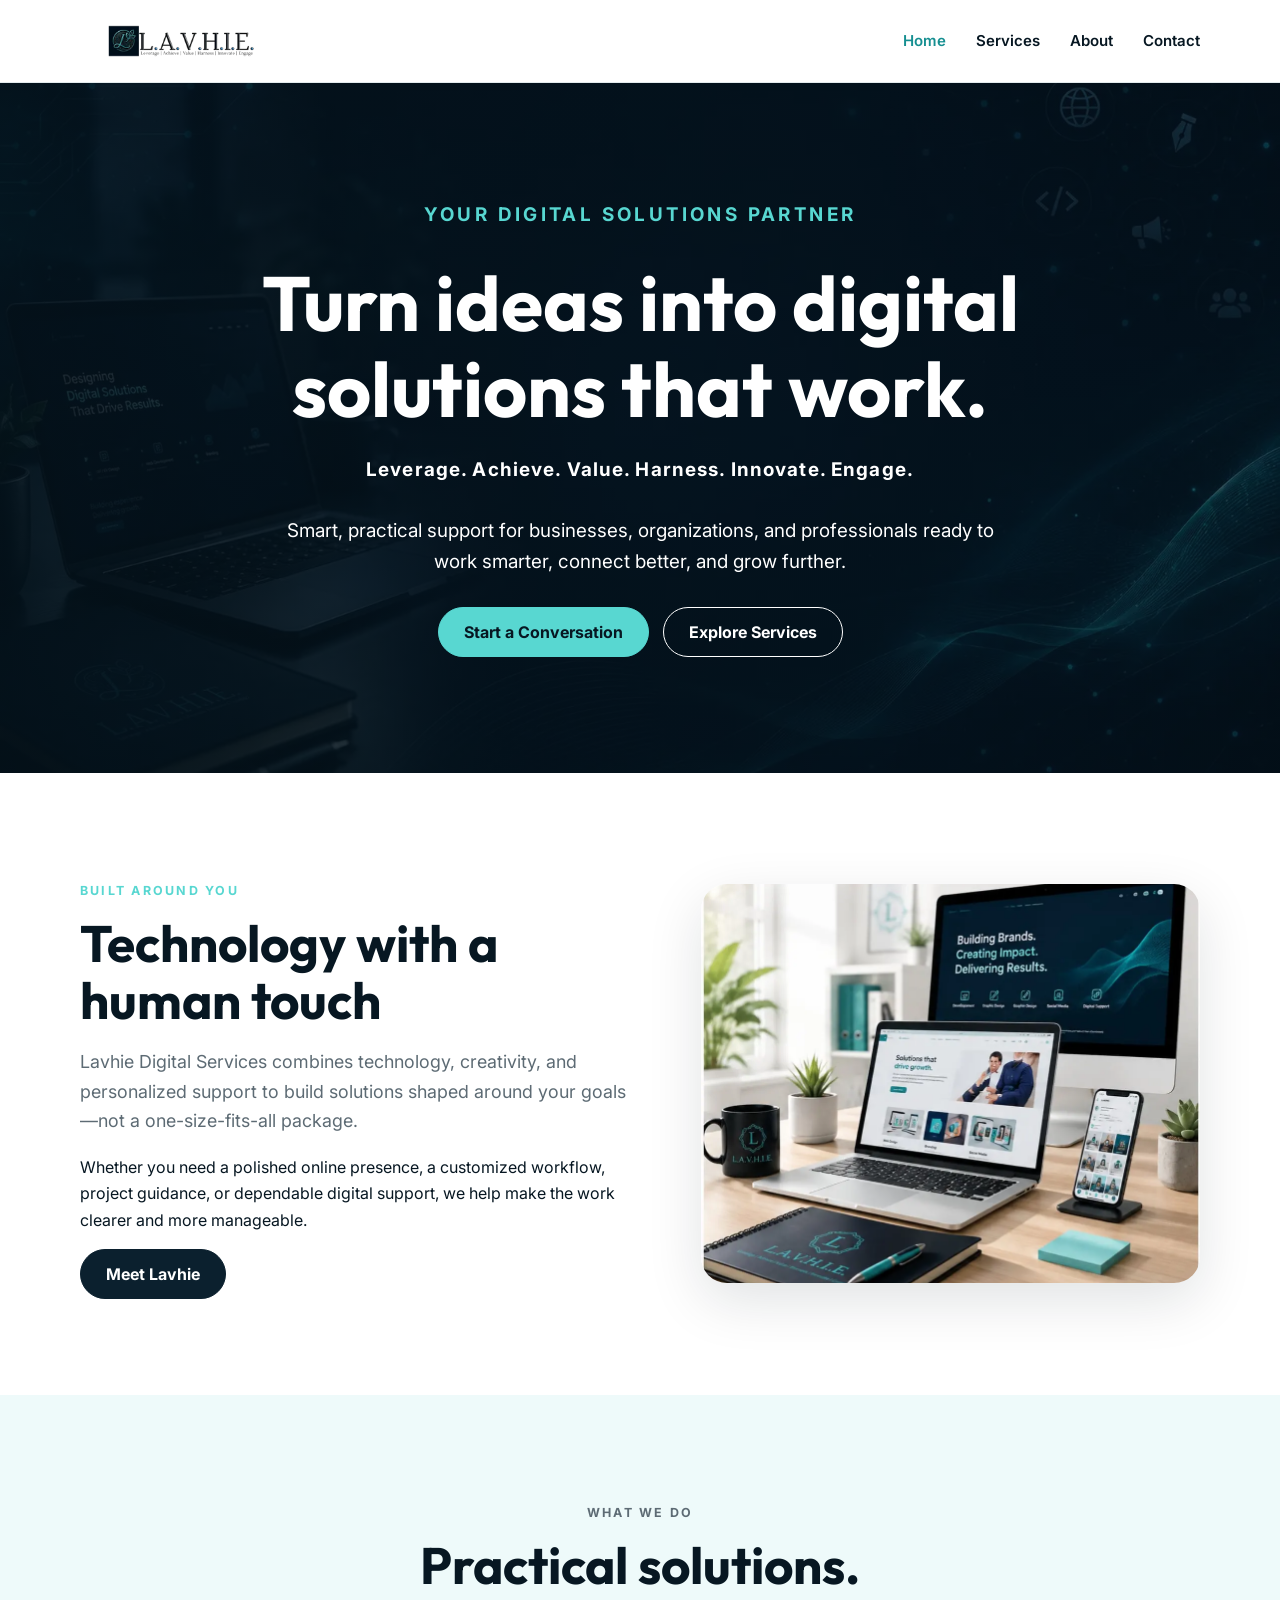
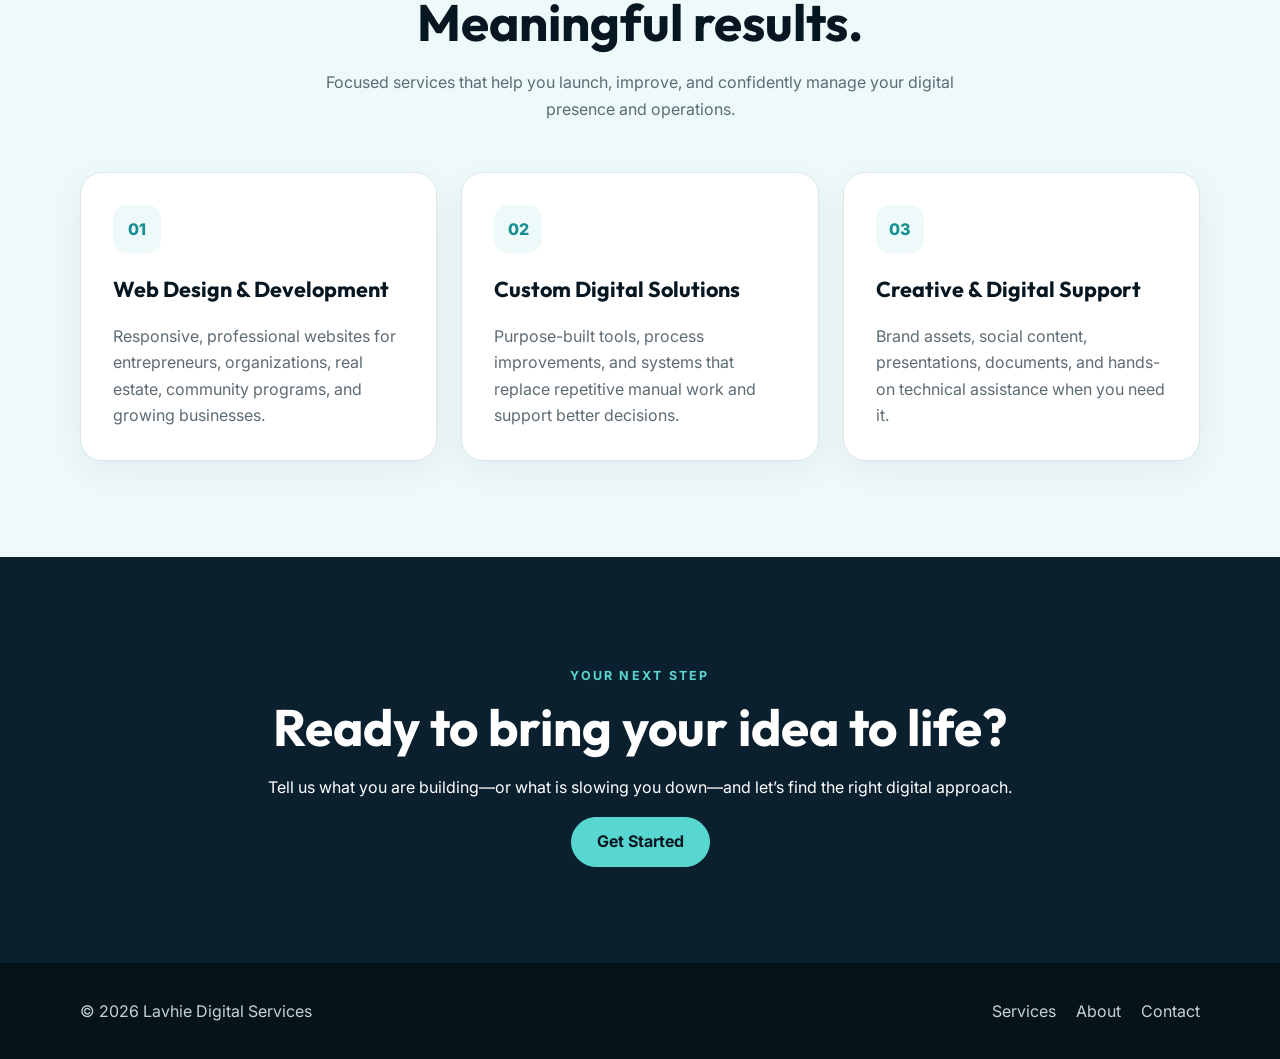
==== index.html @ f2f4be02 "Build initial Lavhie Digital staging website" ====
<!doctype html><html lang="en"><head><meta charset="utf-8"><meta name="viewport" content="width=device-width,initial-scale=1"><meta name="description" content="Lavhie Digital Services creates practical websites, digital systems, creative assets, and personalized technology solutions."><title>Lavhie Digital Services</title><link rel="preconnect" href="https://fonts.googleapis.com"><link rel="preconnect" href="https://fonts.gstatic.com" crossorigin><link href="https://fonts.googleapis.com/css2?family=Inter:wght@400;500;600;700&family=Outfit:wght@500;600;700&display=swap" rel="stylesheet"><link rel="stylesheet" href="assets/css/style.css"></head><body>
<header class="site-header"><nav class="nav container"><a class="brand" href="index.html"><img src="assets/images/logo.webp" alt="Lavhie Digital Services"></a><button class="menu" aria-label="Open navigation" aria-expanded="false">☰</button><div class="nav-links"><a class="active" href="index.html">Home</a><a href="services.html">Services</a><a href="about.html">About</a><a href="contact.html">Contact</a></div></nav></header>
<main><section class="hero"><div class="hero-inner container"><p class="eyebrow">Your digital solutions partner</p><h1>Turn ideas into digital solutions that work.</h1><p class="tagline">Leverage. Achieve. Value. Harness. Innovate. Engage.</p><p>Smart, practical support for businesses, organizations, and professionals ready to work smarter, connect better, and grow further.</p><div class="actions"><a class="btn" href="contact.html">Start a Conversation</a><a class="btn btn-outline" href="services.html">Explore Services</a></div></div></section>
<section class="section"><div class="container split"><div><p class="eyebrow">Built around you</p><h2>Technology with a human touch</h2><p class="lead">Lavhie Digital Services combines technology, creativity, and personalized support to build solutions shaped around your goals—not a one-size-fits-all package.</p><p>Whether you need a polished online presence, a customized workflow, project guidance, or dependable digital support, we help make the work clearer and more manageable.</p><a class="btn btn-dark" href="about.html">Meet Lavhie</a></div><img src="assets/images/digital-solutions.webp" alt="Digital solutions across computer and mobile devices"></div></section>
<section class="section section-soft"><div class="container"><div class="section-head"><p class="eyebrow">What we do</p><h2>Practical solutions. Meaningful results.</h2><p>Focused services that help you launch, improve, and confidently manage your digital presence and operations.</p></div><div class="grid"><article class="card"><div class="card-icon">01</div><h3>Web Design & Development</h3><p>Responsive, professional websites for entrepreneurs, organizations, real estate, community programs, and growing businesses.</p></article><article class="card"><div class="card-icon">02</div><h3>Custom Digital Solutions</h3><p>Purpose-built tools, process improvements, and systems that replace repetitive manual work and support better decisions.</p></article><article class="card"><div class="card-icon">03</div><h3>Creative & Digital Support</h3><p>Brand assets, social content, presentations, documents, and hands-on technical assistance when you need it.</p></article></div></div></section>
<section class="section section-dark cta"><div class="container"><p class="eyebrow">Your next step</p><h2>Ready to bring your idea to life?</h2><p>Tell us what you are building—or what is slowing you down—and let’s find the right digital approach.</p><a class="btn" href="contact.html">Get Started</a></div></section></main>
<footer class="site-footer"><div class="container footer-row"><span>© <span data-year></span> Lavhie Digital Services</span><div class="footer-links"><a href="services.html">Services</a><a href="about.html">About</a><a href="contact.html">Contact</a></div></div></footer><script src="assets/js/main.js"></script></body></html>
---- assets/css/style.css ----
:root{--ink:#071722;--navy:#0b202e;--teal:#58d7d1;--teal-dark:#168f91;--mist:#eefafa;--white:#fff;--muted:#5d6b74;--line:#dce7e9;--shadow:0 18px 55px rgba(7,23,34,.12)}
*{box-sizing:border-box}html{scroll-behavior:smooth}body{margin:0;font-family:Inter,Arial,sans-serif;color:var(--ink);line-height:1.65;background:#fff}a{color:inherit;text-decoration:none}img{max-width:100%;display:block}.container{width:min(1120px,calc(100% - 40px));margin:auto}
.site-header{position:sticky;top:0;z-index:20;background:rgba(255,255,255,.94);backdrop-filter:blur(12px);border-bottom:1px solid rgba(220,231,233,.8)}.nav{height:82px;display:flex;align-items:center;justify-content:space-between}.brand img{width:205px;height:66px;object-fit:contain}.nav-links{display:flex;align-items:center;gap:30px}.nav-links a{font-weight:600;font-size:.94rem}.nav-links a:hover,.nav-links a.active{color:var(--teal-dark)}.menu{display:none;border:0;background:none;font-size:1.6rem}
.hero{min-height:690px;display:grid;place-items:center;text-align:center;color:#fff;background:linear-gradient(90deg,rgba(4,18,27,.88),rgba(4,18,27,.68)),url('../images/hero.webp') center/cover}.hero-inner{max-width:880px;padding:90px 0}.eyebrow{text-transform:uppercase;letter-spacing:.18em;font-size:.78rem;font-weight:700;color:var(--teal)}h1,h2,h3{font-family:Outfit,Inter,sans-serif;line-height:1.12;margin-top:0}h1{font-size:clamp(2.7rem,6vw,5.2rem);margin-bottom:22px}h2{font-size:clamp(2rem,4vw,3.3rem);margin-bottom:18px}h3{font-size:1.35rem}.hero p{font-size:1.18rem;max-width:740px;margin:0 auto 30px}.tagline{font-weight:700;letter-spacing:.06em}.actions{display:flex;justify-content:center;gap:14px;flex-wrap:wrap}.btn{display:inline-flex;align-items:center;justify-content:center;min-height:50px;padding:0 25px;border-radius:999px;font-weight:700;border:1px solid var(--teal);background:var(--teal);color:var(--ink)}.btn:hover{transform:translateY(-2px)}.btn-outline{background:transparent;color:#fff;border-color:#fff}.btn-dark{background:var(--navy);color:#fff;border-color:var(--navy)}
.section{padding:96px 0}.section-soft{background:var(--mist)}.section-dark{background:var(--navy);color:#fff}.section-head{max-width:700px;margin:0 auto 50px;text-align:center}.section-head p{color:var(--muted)}.section-dark .section-head p{color:#c9d7dc}.split{display:grid;grid-template-columns:1.05fr .95fr;gap:70px;align-items:center}.split img{border-radius:26px;box-shadow:var(--shadow);aspect-ratio:5/4;object-fit:cover}.lead{font-size:1.12rem;color:var(--muted)}
.grid{display:grid;grid-template-columns:repeat(3,1fr);gap:24px}.card{padding:32px;border:1px solid var(--line);border-radius:22px;background:#fff;box-shadow:0 10px 35px rgba(7,23,34,.06)}.card-icon{width:48px;height:48px;border-radius:14px;display:grid;place-items:center;background:var(--mist);color:var(--teal-dark);font-weight:800;margin-bottom:24px}.card p{color:var(--muted);margin-bottom:0}.checks{padding:0;list-style:none}.checks li{margin:12px 0;padding-left:28px;position:relative}.checks li:before{content:'✓';position:absolute;left:0;color:var(--teal-dark);font-weight:900}.page-hero{padding:105px 0 80px;background:linear-gradient(135deg,var(--navy),#123d4b);color:#fff;text-align:center}.page-hero p{max-width:720px;margin:auto;color:#d6e5e8;font-size:1.12rem}
.faq{max-width:850px;margin:auto}.faq details{border-bottom:1px solid var(--line);padding:20px 0}.faq summary{font-weight:700;cursor:pointer}.faq p{color:var(--muted)}.quote{font-size:1.4rem;font-family:Outfit,sans-serif}.contact-grid{display:grid;grid-template-columns:.8fr 1.2fr;gap:50px}.contact-card{background:var(--navy);color:#fff;padding:40px;border-radius:24px}.contact-card a{color:var(--teal)}form{display:grid;gap:18px}label{font-weight:700;font-size:.9rem}input,textarea{width:100%;padding:15px;border:1px solid #cad8dc;border-radius:12px;font:inherit}textarea{min-height:150px;resize:vertical}
.cta{text-align:center}.site-footer{padding:35px 0;background:#06131b;color:#c7d2d6}.footer-row{display:flex;justify-content:space-between;gap:30px;align-items:center}.footer-links{display:flex;gap:20px}.small{font-size:.88rem;color:var(--muted)}
@media(max-width:800px){.menu{display:block}.nav-links{display:none;position:absolute;top:82px;left:0;right:0;background:#fff;padding:24px 20px;flex-direction:column;box-shadow:var(--shadow)}.nav-links.open{display:flex}.split,.contact-grid{grid-template-columns:1fr;gap:40px}.grid{grid-template-columns:1fr}.section{padding:70px 0}.hero{min-height:620px}.footer-row{flex-direction:column;text-align:center}}
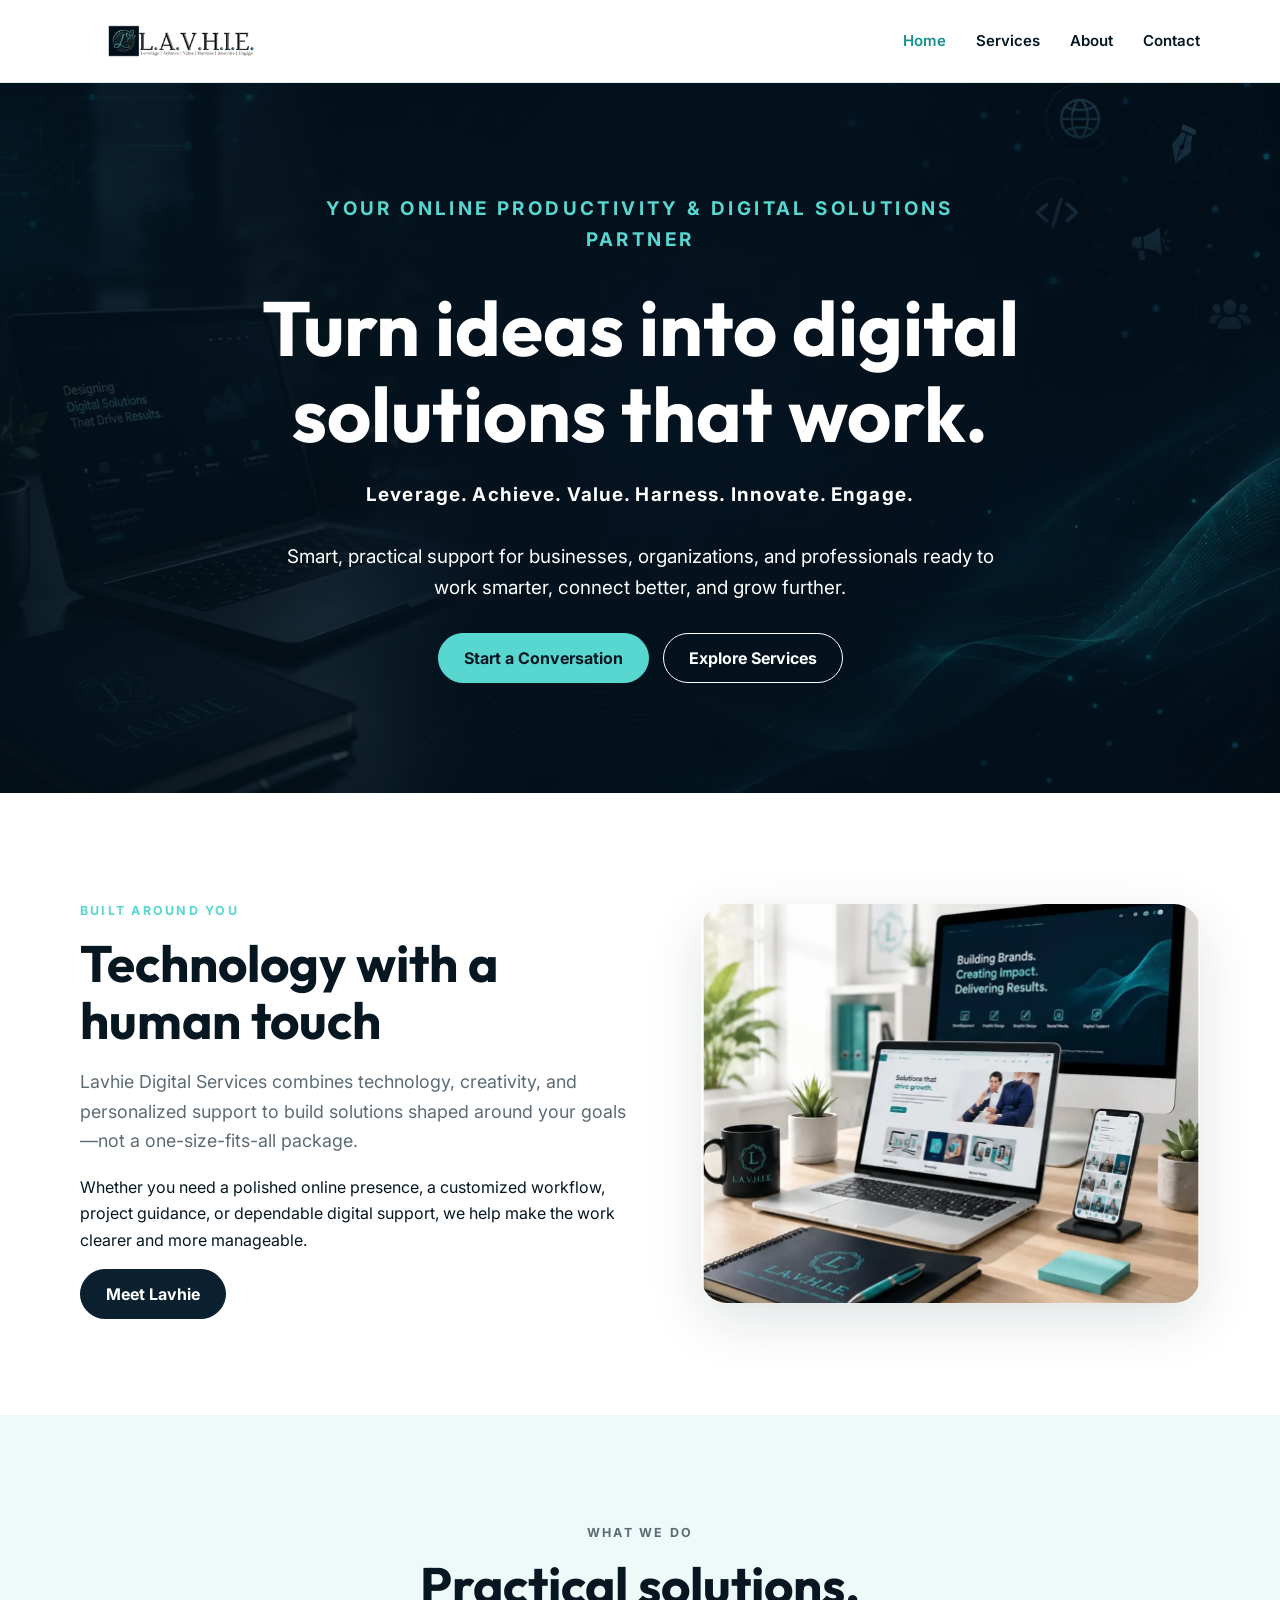
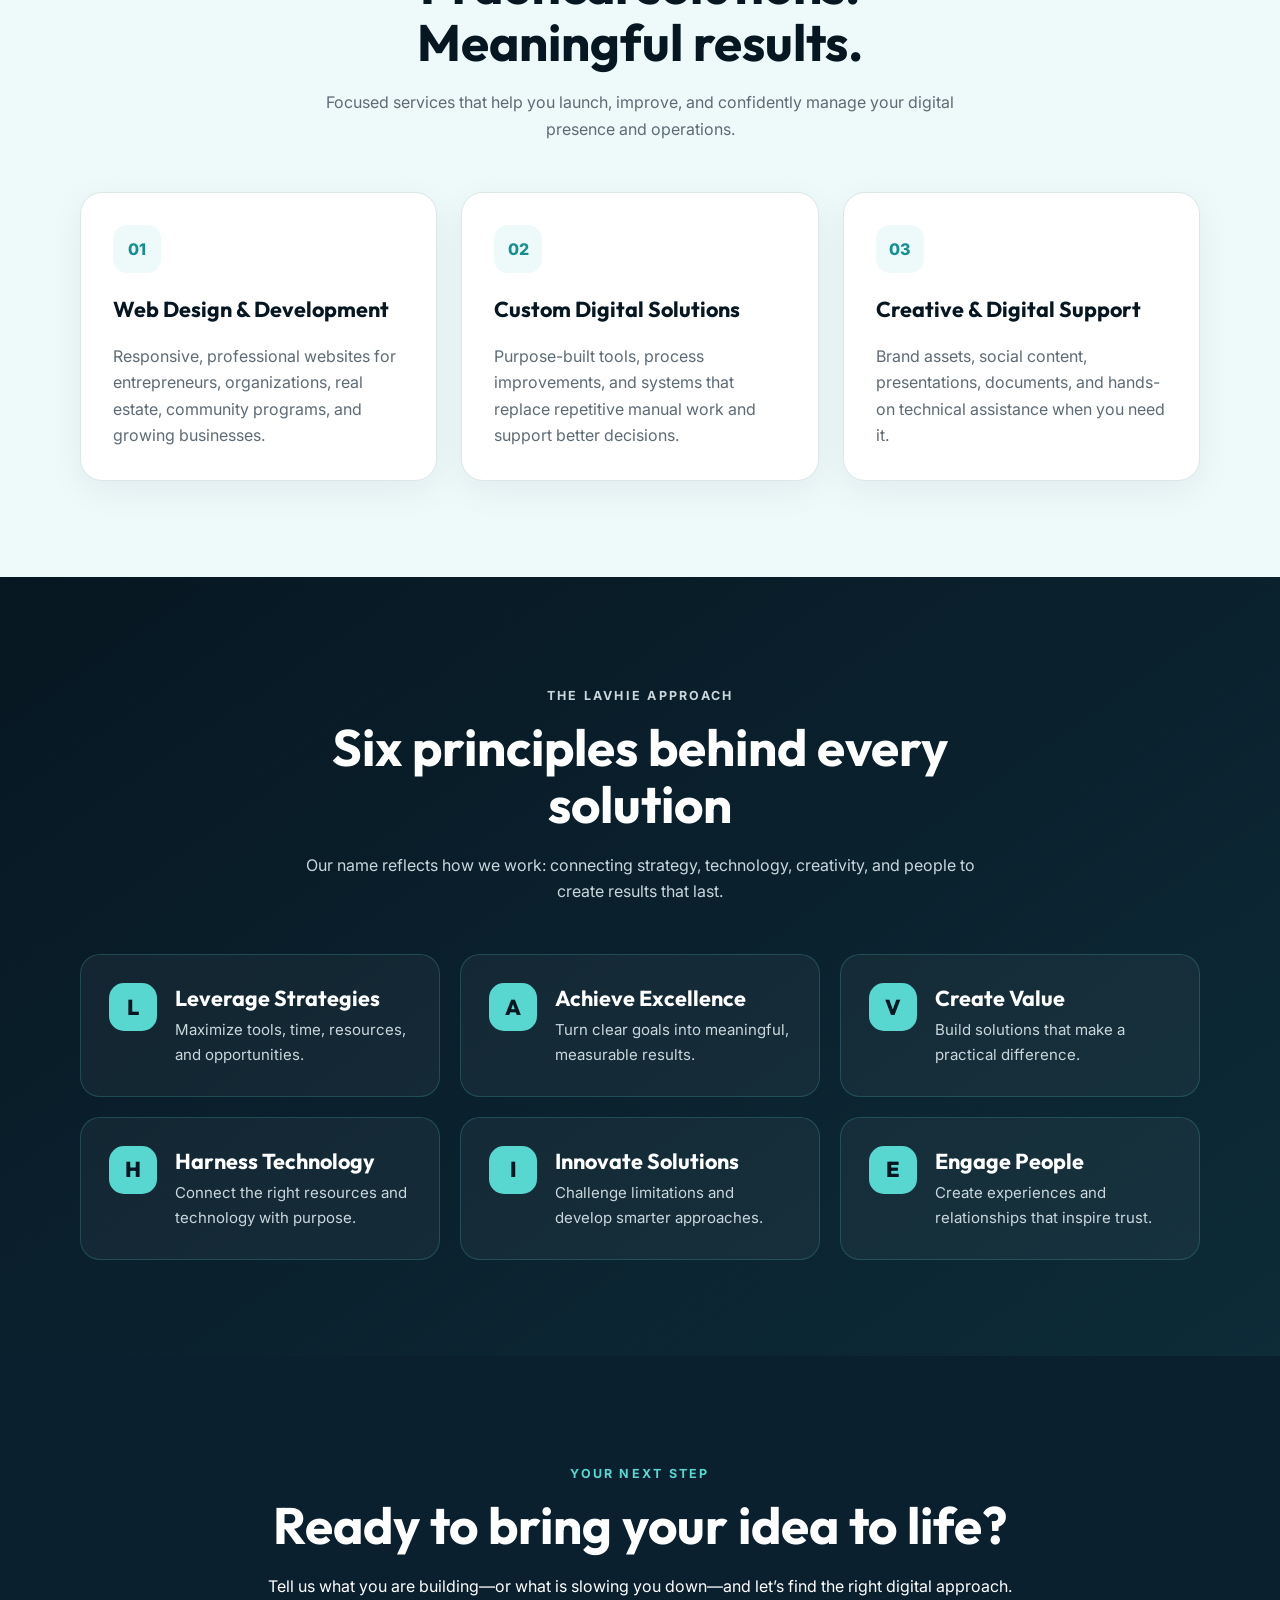
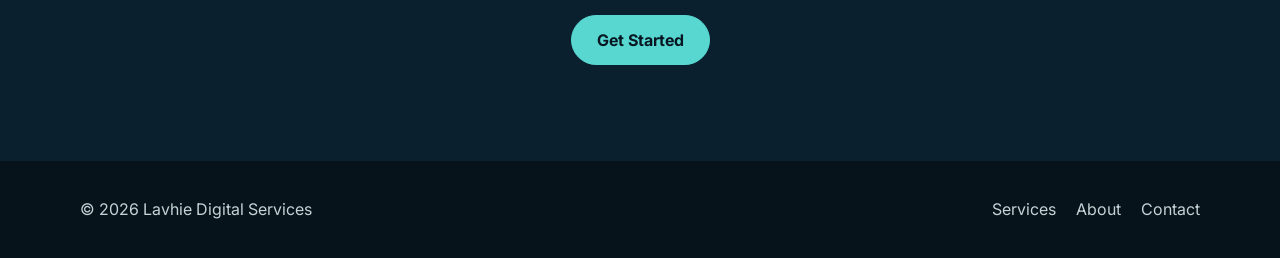
==== commit 38c72e44: "Restore brand positioning and add LAVHIE pillars" ====
--- a/index.html
+++ b/index.html
@@ -1,7 +1,8 @@
 <!doctype html><html lang="en"><head><meta charset="utf-8"><meta name="viewport" content="width=device-width,initial-scale=1"><meta name="description" content="Lavhie Digital Services creates practical websites, digital systems, creative assets, and personalized technology solutions."><title>Lavhie Digital Services</title><link rel="preconnect" href="https://fonts.googleapis.com"><link rel="preconnect" href="https://fonts.gstatic.com" crossorigin><link href="https://fonts.googleapis.com/css2?family=Inter:wght@400;500;600;700&family=Outfit:wght@500;600;700&display=swap" rel="stylesheet"><link rel="stylesheet" href="assets/css/style.css"></head><body>
 <header class="site-header"><nav class="nav container"><a class="brand" href="index.html"><img src="assets/images/logo.webp" alt="Lavhie Digital Services"></a><button class="menu" aria-label="Open navigation" aria-expanded="false">☰</button><div class="nav-links"><a class="active" href="index.html">Home</a><a href="services.html">Services</a><a href="about.html">About</a><a href="contact.html">Contact</a></div></nav></header>
-<main><section class="hero"><div class="hero-inner container"><p class="eyebrow">Your digital solutions partner</p><h1>Turn ideas into digital solutions that work.</h1><p class="tagline">Leverage. Achieve. Value. Harness. Innovate. Engage.</p><p>Smart, practical support for businesses, organizations, and professionals ready to work smarter, connect better, and grow further.</p><div class="actions"><a class="btn" href="contact.html">Start a Conversation</a><a class="btn btn-outline" href="services.html">Explore Services</a></div></div></section>
+<main><section class="hero"><div class="hero-inner container"><p class="eyebrow">Your Online Productivity &amp; Digital Solutions Partner</p><h1>Turn ideas into digital solutions that work.</h1><p class="tagline">Leverage. Achieve. Value. Harness. Innovate. Engage.</p><p>Smart, practical support for businesses, organizations, and professionals ready to work smarter, connect better, and grow further.</p><div class="actions"><a class="btn" href="contact.html">Start a Conversation</a><a class="btn btn-outline" href="services.html">Explore Services</a></div></div></section>
 <section class="section"><div class="container split"><div><p class="eyebrow">Built around you</p><h2>Technology with a human touch</h2><p class="lead">Lavhie Digital Services combines technology, creativity, and personalized support to build solutions shaped around your goals—not a one-size-fits-all package.</p><p>Whether you need a polished online presence, a customized workflow, project guidance, or dependable digital support, we help make the work clearer and more manageable.</p><a class="btn btn-dark" href="about.html">Meet Lavhie</a></div><img src="assets/images/digital-solutions.webp" alt="Digital solutions across computer and mobile devices"></div></section>
 <section class="section section-soft"><div class="container"><div class="section-head"><p class="eyebrow">What we do</p><h2>Practical solutions. Meaningful results.</h2><p>Focused services that help you launch, improve, and confidently manage your digital presence and operations.</p></div><div class="grid"><article class="card"><div class="card-icon">01</div><h3>Web Design & Development</h3><p>Responsive, professional websites for entrepreneurs, organizations, real estate, community programs, and growing businesses.</p></article><article class="card"><div class="card-icon">02</div><h3>Custom Digital Solutions</h3><p>Purpose-built tools, process improvements, and systems that replace repetitive manual work and support better decisions.</p></article><article class="card"><div class="card-icon">03</div><h3>Creative & Digital Support</h3><p>Brand assets, social content, presentations, documents, and hands-on technical assistance when you need it.</p></article></div></div></section>
+<section class="section pillars-section"><div class="container"><div class="section-head"><p class="eyebrow">The LAVHIE approach</p><h2>Six principles behind every solution</h2><p>Our name reflects how we work: connecting strategy, technology, creativity, and people to create results that last.</p></div><div class="pillars-grid"><article class="pillar"><span>L</span><div><h3>Leverage Strategies</h3><p>Maximize tools, time, resources, and opportunities.</p></div></article><article class="pillar"><span>A</span><div><h3>Achieve Excellence</h3><p>Turn clear goals into meaningful, measurable results.</p></div></article><article class="pillar"><span>V</span><div><h3>Create Value</h3><p>Build solutions that make a practical difference.</p></div></article><article class="pillar"><span>H</span><div><h3>Harness Technology</h3><p>Connect the right resources and technology with purpose.</p></div></article><article class="pillar"><span>I</span><div><h3>Innovate Solutions</h3><p>Challenge limitations and develop smarter approaches.</p></div></article><article class="pillar"><span>E</span><div><h3>Engage People</h3><p>Create experiences and relationships that inspire trust.</p></div></article></div></div></section>
 <section class="section section-dark cta"><div class="container"><p class="eyebrow">Your next step</p><h2>Ready to bring your idea to life?</h2><p>Tell us what you are building—or what is slowing you down—and let’s find the right digital approach.</p><a class="btn" href="contact.html">Get Started</a></div></section></main>
 <footer class="site-footer"><div class="container footer-row"><span>© <span data-year></span> Lavhie Digital Services</span><div class="footer-links"><a href="services.html">Services</a><a href="about.html">About</a><a href="contact.html">Contact</a></div></div></footer><script src="assets/js/main.js"></script></body></html>
--- a/assets/css/style.css
+++ b/assets/css/style.css
@@ -1,9 +1,17 @@
 :root{--ink:#071722;--navy:#0b202e;--teal:#58d7d1;--teal-dark:#168f91;--mist:#eefafa;--white:#fff;--muted:#5d6b74;--line:#dce7e9;--shadow:0 18px 55px rgba(7,23,34,.12)}
 *{box-sizing:border-box}html{scroll-behavior:smooth}body{margin:0;font-family:Inter,Arial,sans-serif;color:var(--ink);line-height:1.65;background:#fff}a{color:inherit;text-decoration:none}img{max-width:100%;display:block}.container{width:min(1120px,calc(100% - 40px));margin:auto}
+body{animation:page-in .42s ease-out both}body.page-leaving{animation:page-out .28s ease-in both;pointer-events:none}@keyframes page-in{from{opacity:0;transform:translateY(10px)}to{opacity:1;transform:none}}@keyframes page-out{from{opacity:1;transform:none}to{opacity:0;transform:translateY(-8px)}}
 .site-header{position:sticky;top:0;z-index:20;background:rgba(255,255,255,.94);backdrop-filter:blur(12px);border-bottom:1px solid rgba(220,231,233,.8)}.nav{height:82px;display:flex;align-items:center;justify-content:space-between}.brand img{width:205px;height:66px;object-fit:contain}.nav-links{display:flex;align-items:center;gap:30px}.nav-links a{font-weight:600;font-size:.94rem}.nav-links a:hover,.nav-links a.active{color:var(--teal-dark)}.menu{display:none;border:0;background:none;font-size:1.6rem}
-.hero{min-height:690px;display:grid;place-items:center;text-align:center;color:#fff;background:linear-gradient(90deg,rgba(4,18,27,.88),rgba(4,18,27,.68)),url('../images/hero.webp') center/cover}.hero-inner{max-width:880px;padding:90px 0}.eyebrow{text-transform:uppercase;letter-spacing:.18em;font-size:.78rem;font-weight:700;color:var(--teal)}h1,h2,h3{font-family:Outfit,Inter,sans-serif;line-height:1.12;margin-top:0}h1{font-size:clamp(2.7rem,6vw,5.2rem);margin-bottom:22px}h2{font-size:clamp(2rem,4vw,3.3rem);margin-bottom:18px}h3{font-size:1.35rem}.hero p{font-size:1.18rem;max-width:740px;margin:0 auto 30px}.tagline{font-weight:700;letter-spacing:.06em}.actions{display:flex;justify-content:center;gap:14px;flex-wrap:wrap}.btn{display:inline-flex;align-items:center;justify-content:center;min-height:50px;padding:0 25px;border-radius:999px;font-weight:700;border:1px solid var(--teal);background:var(--teal);color:var(--ink)}.btn:hover{transform:translateY(-2px)}.btn-outline{background:transparent;color:#fff;border-color:#fff}.btn-dark{background:var(--navy);color:#fff;border-color:var(--navy)}
+.hero{min-height:880px;display:grid;place-items:center;text-align:center;color:#fff;background:linear-gradient(90deg,rgba(4,18,27,.88),rgba(4,18,27,.68)),url('../images/hero.webp') center/cover}.hero-inner{max-width:880px;padding:110px 0}.eyebrow{text-transform:uppercase;letter-spacing:.18em;font-size:.78rem;font-weight:700;color:var(--teal)}h1,h2,h3{font-family:Outfit,Inter,sans-serif;line-height:1.12;margin-top:0}h1{font-size:clamp(2.7rem,6vw,5.2rem);margin-bottom:22px}h2{font-size:clamp(2rem,4vw,3.3rem);margin-bottom:18px}h3{font-size:1.35rem}.hero p{font-size:1.18rem;max-width:740px;margin:0 auto 30px}.tagline{font-weight:700;letter-spacing:.06em}.actions{display:flex;justify-content:center;gap:14px;flex-wrap:wrap}.btn{display:inline-flex;align-items:center;justify-content:center;min-height:50px;padding:0 25px;border-radius:999px;font-weight:700;border:1px solid var(--teal);background:var(--teal);color:var(--ink)}.btn:hover{transform:translateY(-2px)}.btn-outline{background:transparent;color:#fff;border-color:#fff}.btn-dark{background:var(--navy);color:#fff;border-color:var(--navy)}
 .section{padding:96px 0}.section-soft{background:var(--mist)}.section-dark{background:var(--navy);color:#fff}.section-head{max-width:700px;margin:0 auto 50px;text-align:center}.section-head p{color:var(--muted)}.section-dark .section-head p{color:#c9d7dc}.split{display:grid;grid-template-columns:1.05fr .95fr;gap:70px;align-items:center}.split img{border-radius:26px;box-shadow:var(--shadow);aspect-ratio:5/4;object-fit:cover}.lead{font-size:1.12rem;color:var(--muted)}
 .grid{display:grid;grid-template-columns:repeat(3,1fr);gap:24px}.card{padding:32px;border:1px solid var(--line);border-radius:22px;background:#fff;box-shadow:0 10px 35px rgba(7,23,34,.06)}.card-icon{width:48px;height:48px;border-radius:14px;display:grid;place-items:center;background:var(--mist);color:var(--teal-dark);font-weight:800;margin-bottom:24px}.card p{color:var(--muted);margin-bottom:0}.checks{padding:0;list-style:none}.checks li{margin:12px 0;padding-left:28px;position:relative}.checks li:before{content:'✓';position:absolute;left:0;color:var(--teal-dark);font-weight:900}.page-hero{padding:105px 0 80px;background:linear-gradient(135deg,var(--navy),#123d4b);color:#fff;text-align:center}.page-hero p{max-width:720px;margin:auto;color:#d6e5e8;font-size:1.12rem}
+.pillars-section{background:linear-gradient(145deg,#071722,#0d2b38);color:#fff}.pillars-grid{display:grid;grid-template-columns:repeat(3,1fr);gap:20px}.pillar{display:flex;gap:18px;align-items:flex-start;padding:28px;border:1px solid rgba(88,215,209,.2);border-radius:20px;background:rgba(255,255,255,.045);transition:transform .25s ease,border-color .25s ease,background .25s ease}.pillar:hover{transform:translateY(-4px);border-color:rgba(88,215,209,.65);background:rgba(88,215,209,.08)}.pillar>span{flex:0 0 48px;width:48px;height:48px;border-radius:15px;display:grid;place-items:center;background:var(--teal);color:var(--ink);font-family:Outfit,sans-serif;font-size:1.35rem;font-weight:800}.pillar h3{margin:3px 0 8px}.pillar p{margin:0;color:#c9d7dc;font-size:.94rem}.pillars-section .section-head p{color:#c9d7dc}
+.page-hero{position:relative;isolation:isolate;overflow:hidden;padding:132px 0 105px;background-position:center;background-size:cover}.page-hero:before{content:'';position:absolute;inset:0;z-index:-2;background:linear-gradient(100deg,rgba(4,18,27,.95),rgba(4,28,39,.78),rgba(12,103,108,.5))}.page-hero:after{content:'';position:absolute;z-index:-1;width:430px;height:430px;right:-120px;bottom:-310px;border-radius:50%;border:1px solid rgba(88,215,209,.5);box-shadow:0 0 0 55px rgba(88,215,209,.05),0 0 0 110px rgba(88,215,209,.035)}.page-hero.services-banner{background-image:url('../images/digital-solutions.webp');background-position:center 42%}.page-hero.about-banner{background-image:url('../images/about.webp');background-position:center 48%}.page-hero.contact-banner{background-image:url('../images/hero.webp');background-position:center 58%}.page-hero h1{max-width:900px;margin-left:auto;margin-right:auto;text-shadow:0 4px 22px rgba(0,0,0,.24)}.page-hero p{color:#e5f1f2}
 .faq{max-width:850px;margin:auto}.faq details{border-bottom:1px solid var(--line);padding:20px 0}.faq summary{font-weight:700;cursor:pointer}.faq p{color:var(--muted)}.quote{font-size:1.4rem;font-family:Outfit,sans-serif}.contact-grid{display:grid;grid-template-columns:.8fr 1.2fr;gap:50px}.contact-card{background:var(--navy);color:#fff;padding:40px;border-radius:24px}.contact-card a{color:var(--teal)}form{display:grid;gap:18px}label{font-weight:700;font-size:.9rem}input,textarea{width:100%;padding:15px;border:1px solid #cad8dc;border-radius:12px;font:inherit}textarea{min-height:150px;resize:vertical}
 .cta{text-align:center}.site-footer{padding:35px 0;background:#06131b;color:#c7d2d6}.footer-row{display:flex;justify-content:space-between;gap:30px;align-items:center}.footer-links{display:flex;gap:20px}.small{font-size:.88rem;color:var(--muted)}
-@media(max-width:800px){.menu{display:block}.nav-links{display:none;position:absolute;top:82px;left:0;right:0;background:#fff;padding:24px 20px;flex-direction:column;box-shadow:var(--shadow)}.nav-links.open{display:flex}.split,.contact-grid{grid-template-columns:1fr;gap:40px}.grid{grid-template-columns:1fr}.section{padding:70px 0}.hero{min-height:620px}.footer-row{flex-direction:column;text-align:center}}
+@media(max-width:800px){.menu{display:block}.nav-links{display:none;position:absolute;top:82px;left:0;right:0;background:#fff;padding:24px 20px;flex-direction:column;box-shadow:var(--shadow)}.nav-links.open{display:flex}.split,.contact-grid{grid-template-columns:1fr;gap:40px}.grid,.pillars-grid{grid-template-columns:1fr}.section{padding:70px 0}.hero{min-height:700px}.hero-inner{padding:85px 0}.footer-row{flex-direction:column;text-align:center}}
+
+/* Full-width crop matching the original live presentation. */
+.hero{min-height:710px;background-color:#071722;background-image:linear-gradient(90deg,rgba(4,18,27,.82),rgba(4,18,27,.58)),url('../images/hero-hd.webp');background-position:center 48%;background-size:cover;background-repeat:no-repeat}
+@media(max-width:800px){.hero{min-height:650px;background-position:center}}
+@media(prefers-reduced-motion:reduce){html{scroll-behavior:auto}body,body.page-leaving{animation:none}}
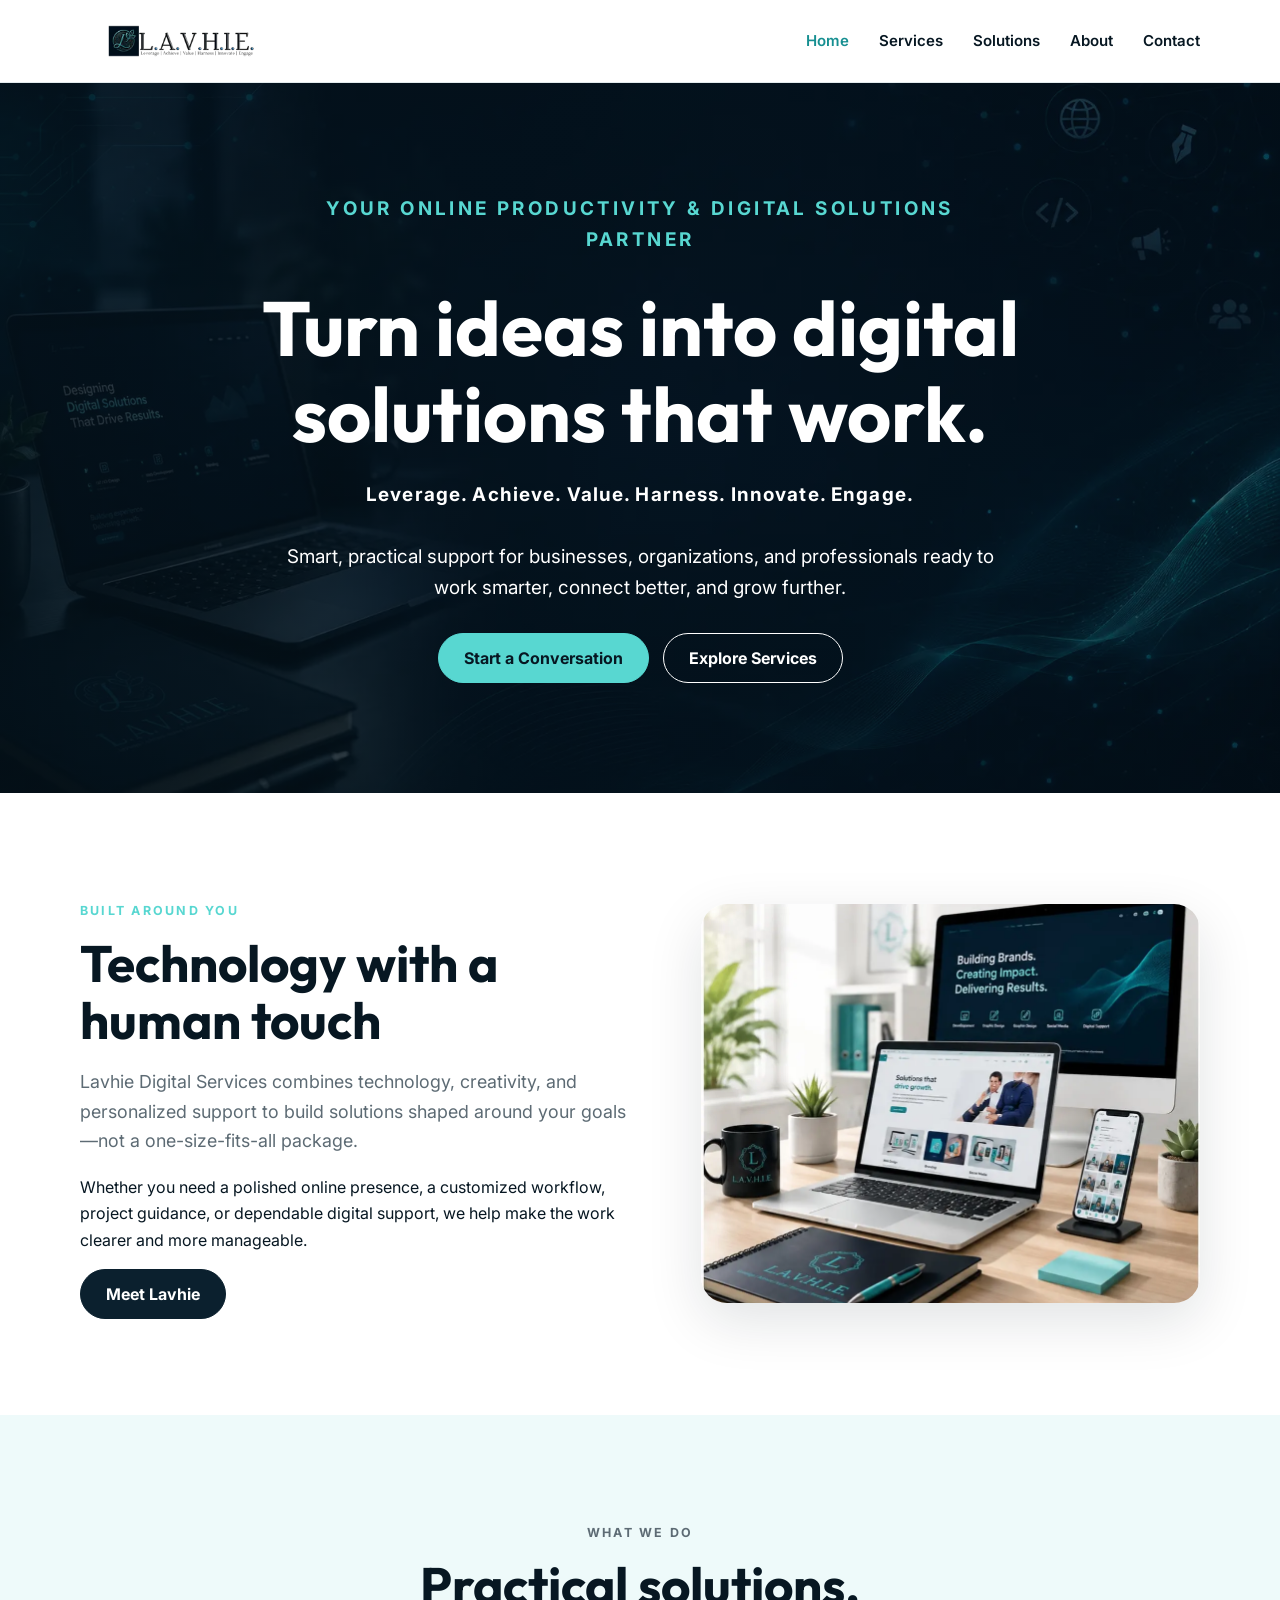
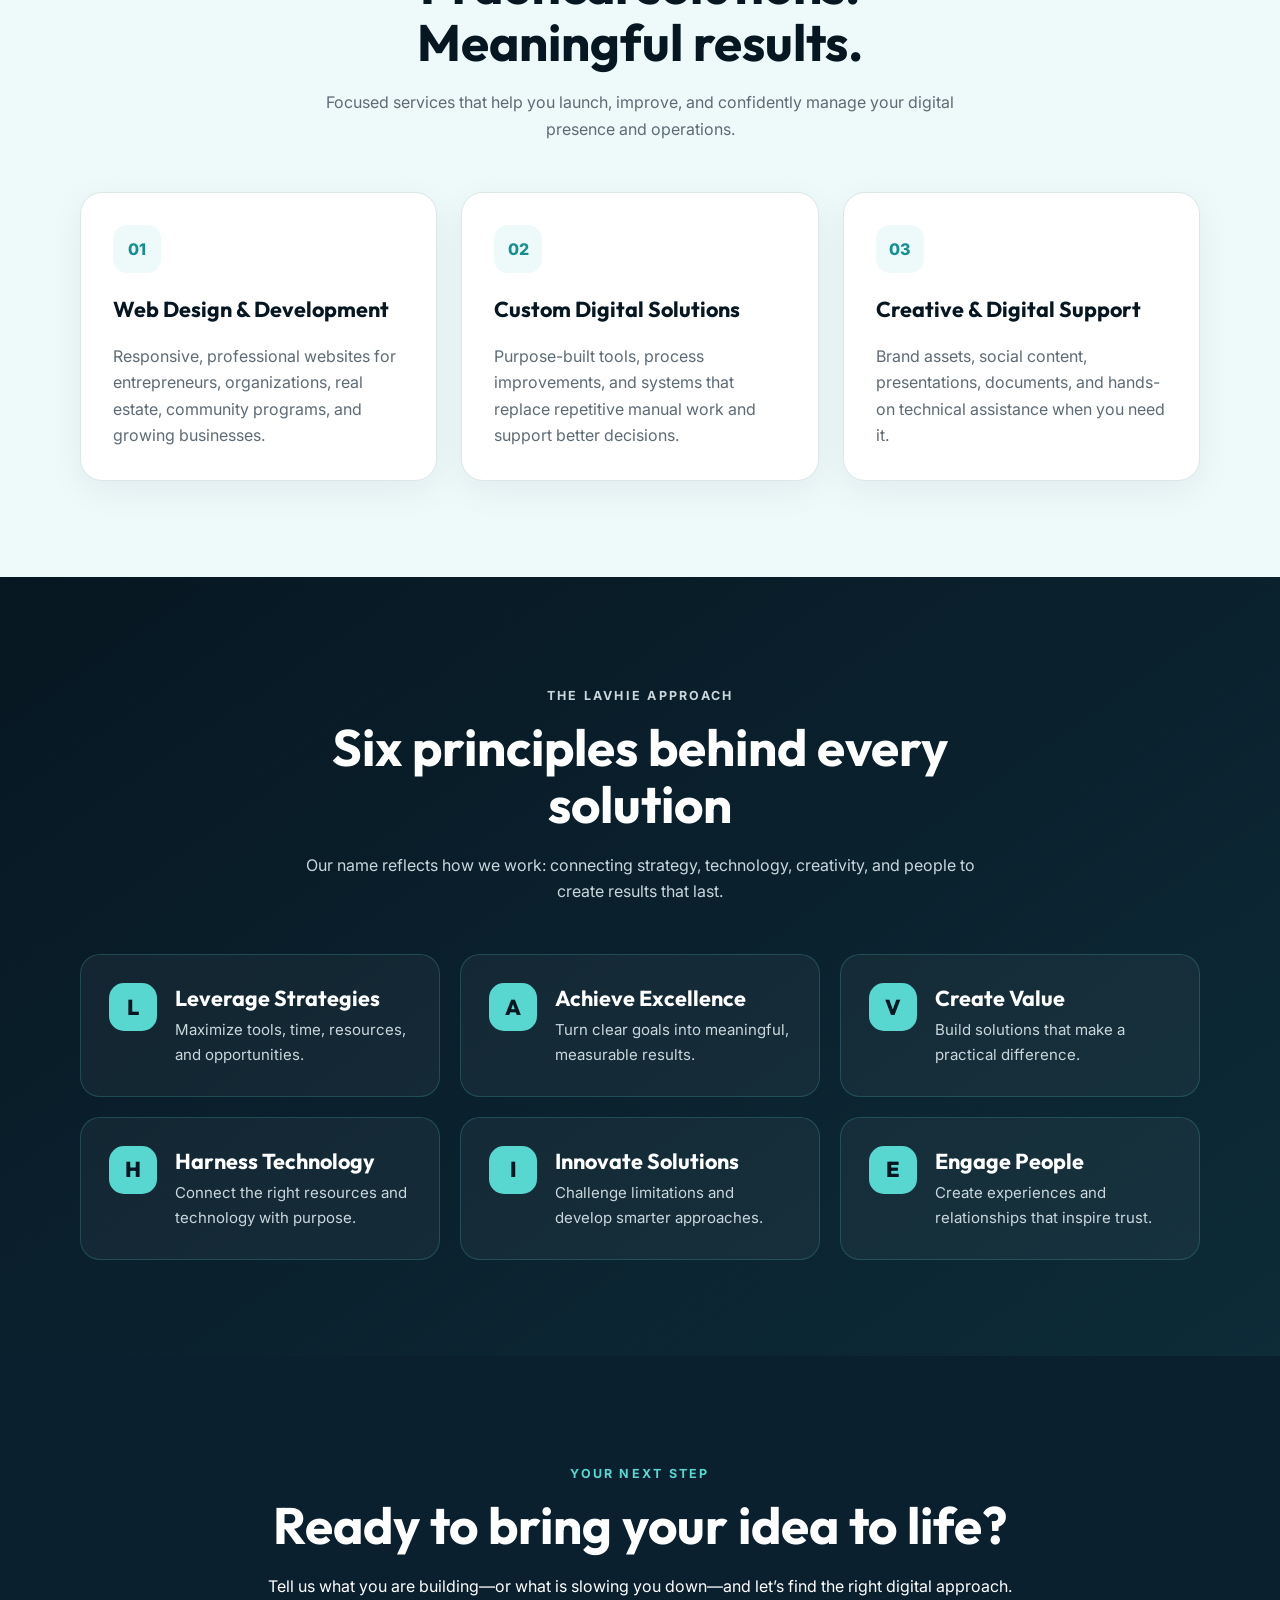
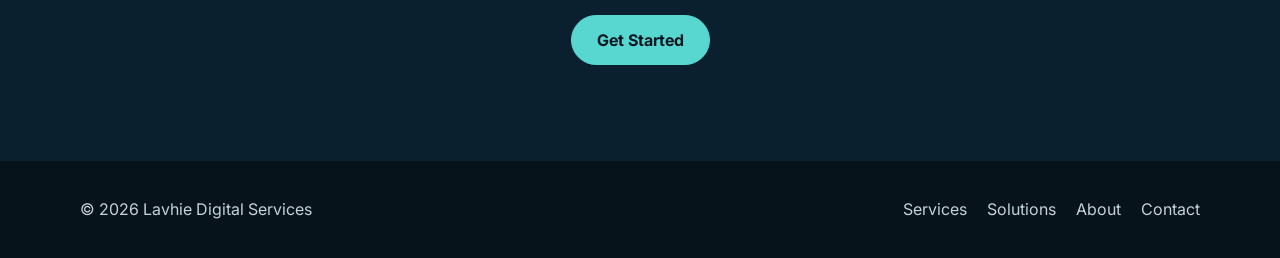
==== commit c335c437: "Add Solutions navigation to live homepage" ====
--- a/index.html
+++ b/index.html
@@ -1,8 +1,8 @@
 <!doctype html><html lang="en"><head><meta charset="utf-8"><meta name="viewport" content="width=device-width,initial-scale=1"><meta name="description" content="Lavhie Digital Services creates practical websites, digital systems, creative assets, and personalized technology solutions."><title>Lavhie Digital Services</title><link rel="preconnect" href="https://fonts.googleapis.com"><link rel="preconnect" href="https://fonts.gstatic.com" crossorigin><link href="https://fonts.googleapis.com/css2?family=Inter:wght@400;500;600;700&family=Outfit:wght@500;600;700&display=swap" rel="stylesheet"><link rel="stylesheet" href="assets/css/style.css"></head><body>
-<header class="site-header"><nav class="nav container"><a class="brand" href="index.html"><img src="assets/images/logo.webp" alt="Lavhie Digital Services"></a><button class="menu" aria-label="Open navigation" aria-expanded="false">☰</button><div class="nav-links"><a class="active" href="index.html">Home</a><a href="services.html">Services</a><a href="about.html">About</a><a href="contact.html">Contact</a></div></nav></header>
+<header class="site-header"><nav class="nav container"><a class="brand" href="index.html"><img src="assets/images/logo.webp" alt="Lavhie Digital Services"></a><button class="menu" aria-label="Open navigation" aria-expanded="false">☰</button><div class="nav-links"><a class="active" href="index.html">Home</a><a href="services.html">Services</a><a href="solutions.html">Solutions</a><a href="about.html">About</a><a href="contact.html">Contact</a></div></nav></header>
 <main><section class="hero"><div class="hero-inner container"><p class="eyebrow">Your Online Productivity &amp; Digital Solutions Partner</p><h1>Turn ideas into digital solutions that work.</h1><p class="tagline">Leverage. Achieve. Value. Harness. Innovate. Engage.</p><p>Smart, practical support for businesses, organizations, and professionals ready to work smarter, connect better, and grow further.</p><div class="actions"><a class="btn" href="contact.html">Start a Conversation</a><a class="btn btn-outline" href="services.html">Explore Services</a></div></div></section>
 <section class="section"><div class="container split"><div><p class="eyebrow">Built around you</p><h2>Technology with a human touch</h2><p class="lead">Lavhie Digital Services combines technology, creativity, and personalized support to build solutions shaped around your goals—not a one-size-fits-all package.</p><p>Whether you need a polished online presence, a customized workflow, project guidance, or dependable digital support, we help make the work clearer and more manageable.</p><a class="btn btn-dark" href="about.html">Meet Lavhie</a></div><img src="assets/images/digital-solutions.webp" alt="Digital solutions across computer and mobile devices"></div></section>
 <section class="section section-soft"><div class="container"><div class="section-head"><p class="eyebrow">What we do</p><h2>Practical solutions. Meaningful results.</h2><p>Focused services that help you launch, improve, and confidently manage your digital presence and operations.</p></div><div class="grid"><article class="card"><div class="card-icon">01</div><h3>Web Design & Development</h3><p>Responsive, professional websites for entrepreneurs, organizations, real estate, community programs, and growing businesses.</p></article><article class="card"><div class="card-icon">02</div><h3>Custom Digital Solutions</h3><p>Purpose-built tools, process improvements, and systems that replace repetitive manual work and support better decisions.</p></article><article class="card"><div class="card-icon">03</div><h3>Creative & Digital Support</h3><p>Brand assets, social content, presentations, documents, and hands-on technical assistance when you need it.</p></article></div></div></section>
 <section class="section pillars-section"><div class="container"><div class="section-head"><p class="eyebrow">The LAVHIE approach</p><h2>Six principles behind every solution</h2><p>Our name reflects how we work: connecting strategy, technology, creativity, and people to create results that last.</p></div><div class="pillars-grid"><article class="pillar"><span>L</span><div><h3>Leverage Strategies</h3><p>Maximize tools, time, resources, and opportunities.</p></div></article><article class="pillar"><span>A</span><div><h3>Achieve Excellence</h3><p>Turn clear goals into meaningful, measurable results.</p></div></article><article class="pillar"><span>V</span><div><h3>Create Value</h3><p>Build solutions that make a practical difference.</p></div></article><article class="pillar"><span>H</span><div><h3>Harness Technology</h3><p>Connect the right resources and technology with purpose.</p></div></article><article class="pillar"><span>I</span><div><h3>Innovate Solutions</h3><p>Challenge limitations and develop smarter approaches.</p></div></article><article class="pillar"><span>E</span><div><h3>Engage People</h3><p>Create experiences and relationships that inspire trust.</p></div></article></div></div></section>
 <section class="section section-dark cta"><div class="container"><p class="eyebrow">Your next step</p><h2>Ready to bring your idea to life?</h2><p>Tell us what you are building—or what is slowing you down—and let’s find the right digital approach.</p><a class="btn" href="contact.html">Get Started</a></div></section></main>
-<footer class="site-footer"><div class="container footer-row"><span>© <span data-year></span> Lavhie Digital Services</span><div class="footer-links"><a href="services.html">Services</a><a href="about.html">About</a><a href="contact.html">Contact</a></div></div></footer><script src="assets/js/main.js"></script></body></html>
+<footer class="site-footer"><div class="container footer-row"><span>© <span data-year></span> Lavhie Digital Services</span><div class="footer-links"><a href="services.html">Services</a><a href="solutions.html">Solutions</a><a href="about.html">About</a><a href="contact.html">Contact</a></div></div></footer><script src="assets/js/main.js"></script></body></html>
--- a/assets/css/style.css
+++ b/assets/css/style.css
@@ -15,3 +15,7 @@
 .hero{min-height:710px;background-color:#071722;background-image:linear-gradient(90deg,rgba(4,18,27,.82),rgba(4,18,27,.58)),url('../images/hero-hd.webp');background-position:center 48%;background-size:cover;background-repeat:no-repeat}
 @media(max-width:800px){.hero{min-height:650px;background-position:center}}
 @media(prefers-reduced-motion:reduce){html{scroll-behavior:auto}body,body.page-leaving{animation:none}}
+.services-grid{display:grid;grid-template-columns:repeat(3,1fr);gap:24px}.service-card{position:relative;overflow:hidden}.service-card:after{content:'';position:absolute;left:0;right:0;bottom:0;height:4px;background:linear-gradient(90deg,var(--teal),var(--teal-dark));transform:scaleX(0);transform-origin:left;transition:transform .25s ease}.service-card:hover:after{transform:scaleX(1)}.service-card-wide{grid-column:span 3;display:flex;align-items:flex-start;gap:24px;background:linear-gradient(135deg,var(--navy),#123d4b);color:#fff}.service-card-wide .card-icon{flex:0 0 48px}.service-card-wide p{color:#d6e5e8}.service-promise{background:#fff}
+@media(max-width:900px){.services-grid{grid-template-columns:repeat(2,1fr)}.service-card-wide{grid-column:span 2}}
+@media(max-width:620px){.services-grid{grid-template-columns:1fr}.service-card-wide{grid-column:auto;display:block}.service-card-wide .card-icon{margin-bottom:24px}}
+.form-honey{position:absolute!important;left:-9999px!important;width:1px!important;height:1px!important;opacity:0!important}.form-note{margin:0;color:var(--muted);font-size:.82rem}.thank-you-section{min-height:calc(100vh - 164px);display:grid;place-items:center;padding:80px 20px;background:linear-gradient(135deg,var(--mist),#fff)}.thank-you-card{width:min(720px,100%);padding:64px;text-align:center;border:1px solid var(--line);border-radius:28px;background:#fff;box-shadow:var(--shadow)}.thank-you-card h1{font-size:clamp(2.4rem,6vw,4.2rem);margin-bottom:20px}.thank-you-card>p:not(.eyebrow){max-width:580px;margin:0 auto 30px;color:var(--muted);font-size:1.08rem}.success-mark{width:72px;height:72px;margin:0 auto 24px;border-radius:50%;display:grid;place-items:center;background:var(--teal);color:var(--ink);font-size:2rem;font-weight:900}.thank-you-outline{background:#fff;color:var(--navy);border-color:var(--navy)}@media(max-width:620px){.thank-you-card{padding:42px 24px}}
